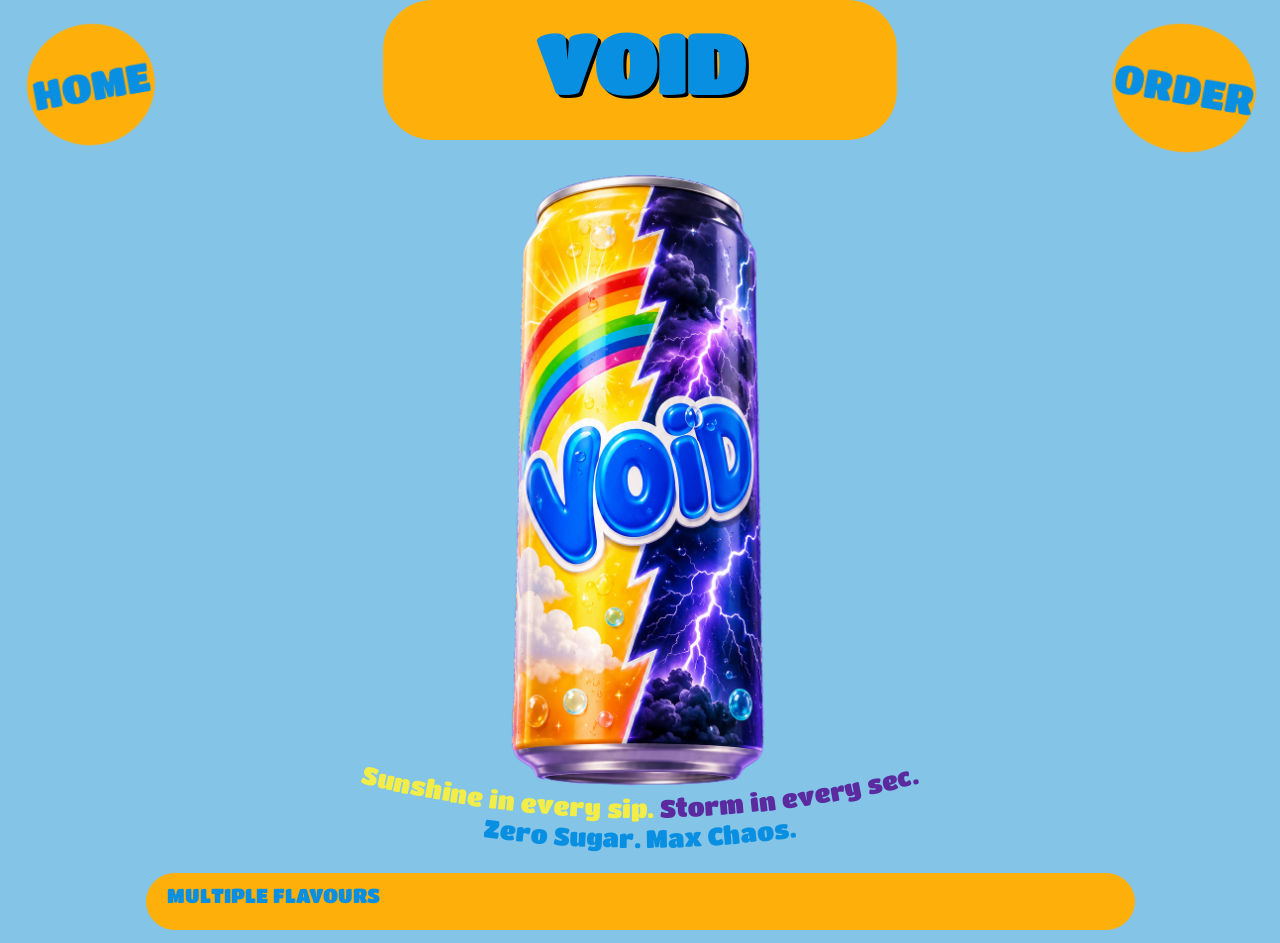
==== index.html @ c8bc7a61 "Initial commit" ====
<!DOCTYPE html>
<html lang="en">
<head>
    <meta charset="UTF-8">
    <meta name="viewport" content="width=device-width, initial-scale=1.0">
    <title>Void Drinks</title>
    <link rel="stylesheet" href="style.css">

    <link rel="preconnect" href="https://fonts.googleapis.com">
    <link rel="preconnect" href="https://fonts.gstatic.com" crossorigin>
    <link href="https://fonts.googleapis.com/css2?family=Titan+One&display=swap" rel="stylesheet">
</head>
<body>
    <header class="site-header">
        <a class="nav-buttonHome" href="#">HOME</a>
        <h1 class="logo-text">VOID</h1>
        <a class="nav-buttonOrder" href="#">ORDER</a>
    </header>

    <main>
        <div class="container">
            <img class="hero-image" src="images/Adobe Express - file.png" alt="VOLT energy drink">
            <svg class="tagline-svg" viewBox="0 0 600 100" width="600" height="100">
                <path id="tagline-curve" d="M 20,20 Q 300,90 580,20" fill="transparent" />
                <text>
                    <textPath href="#tagline-curve" startOffset="50%" text-anchor="middle">
                        <tspan fill="#f2ed48">Sunshine in every sip. </tspan>
                        <tspan fill="#5b2a9e">Storm in every sec.</tspan>
                    </textPath>
                </text>
            </svg>
            <svg class="text" viewBox="0 0 600 100" width="600" height="100">
                <path id="tagline-curve2" d="M 20,20 Q 300,90 580,20" fill="transparent" />
                <text fill="#098fe1">
                    <textPath href="#tagline-curve2" startOffset="50%" text-anchor="middle">
                        Zero Sugar. Max Chaos.
                    </textPath>
                </text>
            </svg>
        </div>
    </main>

    <footer>
        <div>
            <div class="footBox">
                <a class="footText"href="#">MULTIPLE FLAVOURS</a>
            </div>
        </div>
    </footer>
</body>

</html>
---- style.css ----
body{
    background-color: #83c4e7;
    margin:0;
}

.logo-text {
  font-family: 'Titan One', cursive;
  color: #098fe1;
  font-size: 82px;
  text-shadow: 3px 3px black;

  margin: 0;
  position: relative;
  padding-bottom:16px;

  background-color: #ffaf09;
  border: 6px solid #ffaf09;
  border-radius: 50px;
  height: 112px;
  width: 502px;

  display: flex;
  justify-content: center;
  align-items: center;
}

.site-header {
  display: grid;
  grid-template-columns: 1fr auto 1fr;
  align-items: top;
}

.nav-buttonHome {
  font-size: 40px;
  font-family: 'Titan One', sans-serif;

  width: 108px;
  height: 101px;
  background-color: #ffaf09;
  border: 10px solid #ffaf09;
  border-radius: 50%;

  text-decoration: none;
  color: #098fe1;

  display: flex;
  justify-content: center;
  align-items: center;
  justify-self: start;

  margin-left: 1.7rem;
  margin-top: 1.5rem;

  transform: rotate(350deg);

  transition: transform 0.2s ease, box-shadow 0.2s ease;
}
.nav-buttonHome:hover {
    box-shadow: 0 0 10px #fff, 0 0 25px #ffaf09, 0 0 50px #ffaf09;
    transform: scale(1.05) rotate(350deg) translateY(-5px);
}


.nav-buttonOrder{
    font-size:40px;
    font-family: 'Titan One', sans-serif;

    width:124px;
    height:108px;
    background-color:#ffaf09;
    border: 10px solid #ffaf09;
    border-radius: 50%;
    
    text-decoration: none;
    color:#098fe1;

    display: flex;
    justify-content: center;
    align-items: center;
    justify-self: end;

    transform: rotate(10deg);

    margin-right:1.5rem;
    margin-top: 1.5rem;

    transition: transform 0.2s ease, box-shadow 0.2s ease;
}

.nav-buttonOrder:hover {
    box-shadow: 0 0 10px #fff, 0 0 25px #ffaf09, 0 0 50px #ffaf09;
    transform: scale(1.05) rotate(10deg) translateY(-5px);
}

.nav-buttonHome,
.nav-buttonOrder {
  will-change: transform, box-shadow;
}

.container{
    display: flex;
    justify-content: center;
    align-items: center;
    transform: translateY(-50px);
    flex-direction: column;
}

.hero-image{
    width:507px;
    height: 761px;
}

.tagline-svg {
  display: block;
  margin: 0 auto;
  margin-top: -100px;

  font-family: 'Titan One',sans-serif;
  font-size: 25px;
}

.text{
    font-family: 'Titan One', sans-serif;
    font-size:25px;

    display:block;
    margin: 0 auto;
    margin-top: -70px;
}
.footBox {
    background-color: #ffaf09;
    width: 947px;
    height: 35px;

    border: 1px solid #ffaf09;
    border-radius: 40px;
    padding: 10px 20px;

    margin: 0 auto;
    margin-top: -70px;

    display: flex;
    align-items: flex-start;
    justify-content: flex-start;
}

.footText{
    color:#098fe1;
    margin: 0;
    font-family: 'Titan One', sans-serif;
    font-size: 20px;
    
    text-decoration: none;
}

















hr{
    color: aliceblue;
    margin-top: -20px;

    border: none;
    height: 2px;
    background: linear-gradient(
        90deg,
        transparent,
        #ffaf09,
        #098fe1,
        #ffaf09,
        transparent
    );
}
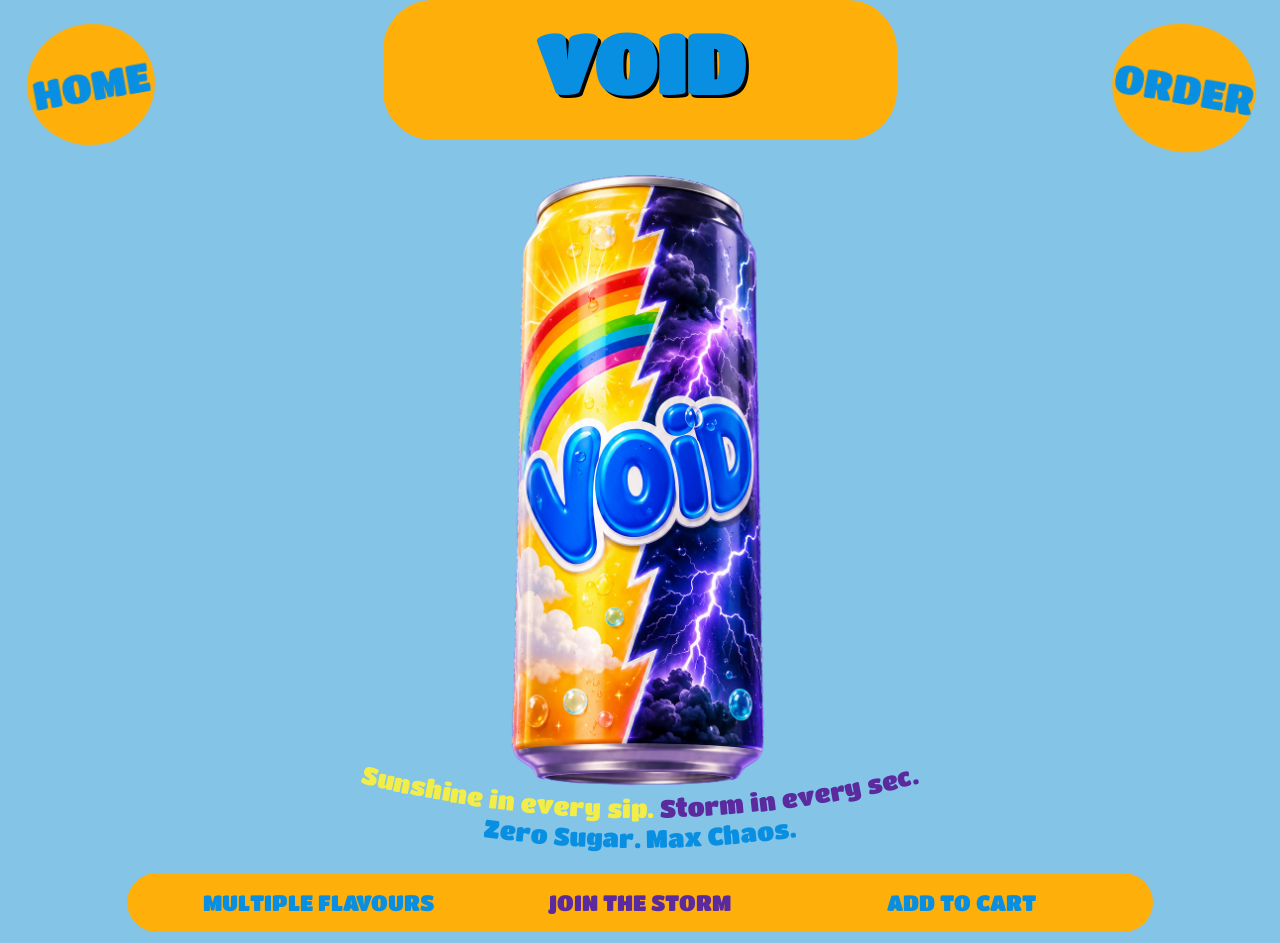
==== commit 98fb60b9: "Commit" ====
--- a/index.html
+++ b/index.html
@@ -43,7 +43,9 @@
     <footer>
         <div>
             <div class="footBox">
-                <a class="footText"href="#">MULTIPLE FLAVOURS</a>
+                <a class="footText" href="#">MULTIPLE FLAVOURS</a>
+                <a class="footAd" href="#">JOIN THE STORM</a>
+                <a class="footText" href="#">ADD TO CART</a>
             </div>
         </div>
     </footer>
--- a/style.css
+++ b/style.css
@@ -129,28 +129,42 @@
 }
 .footBox {
     background-color: #ffaf09;
-    width: 947px;
-    height: 35px;
+    width: 100%;
+    max-width: 964px;
+    height: auto;
 
     border: 1px solid #ffaf09;
     border-radius: 40px;
-    padding: 10px 20px;
+    padding: 10px 30px;
 
     margin: 0 auto;
     margin-top: -70px;
 
     display: flex;
-    align-items: flex-start;
-    justify-content: flex-start;
+    justify-content: space-between;
+    align-items: center;
+    gap: 0;
 }
 
 .footText{
     color:#098fe1;
     margin: 0;
     font-family: 'Titan One', sans-serif;
-    font-size: 20px;
-    
+    font-size: 22px;
+    flex: 1;
+    text-align: center;
+    padding: 6px 0;
     text-decoration: none;
+}
+
+.footAd{
+    color:#5b2a9e;
+    text-decoration: none;
+    text-align: center;
+    font-size: 22px;
+    font-family: 'Titan One', sans-serif;
+    flex: 1;
+    text-align: center;
 }
 
 
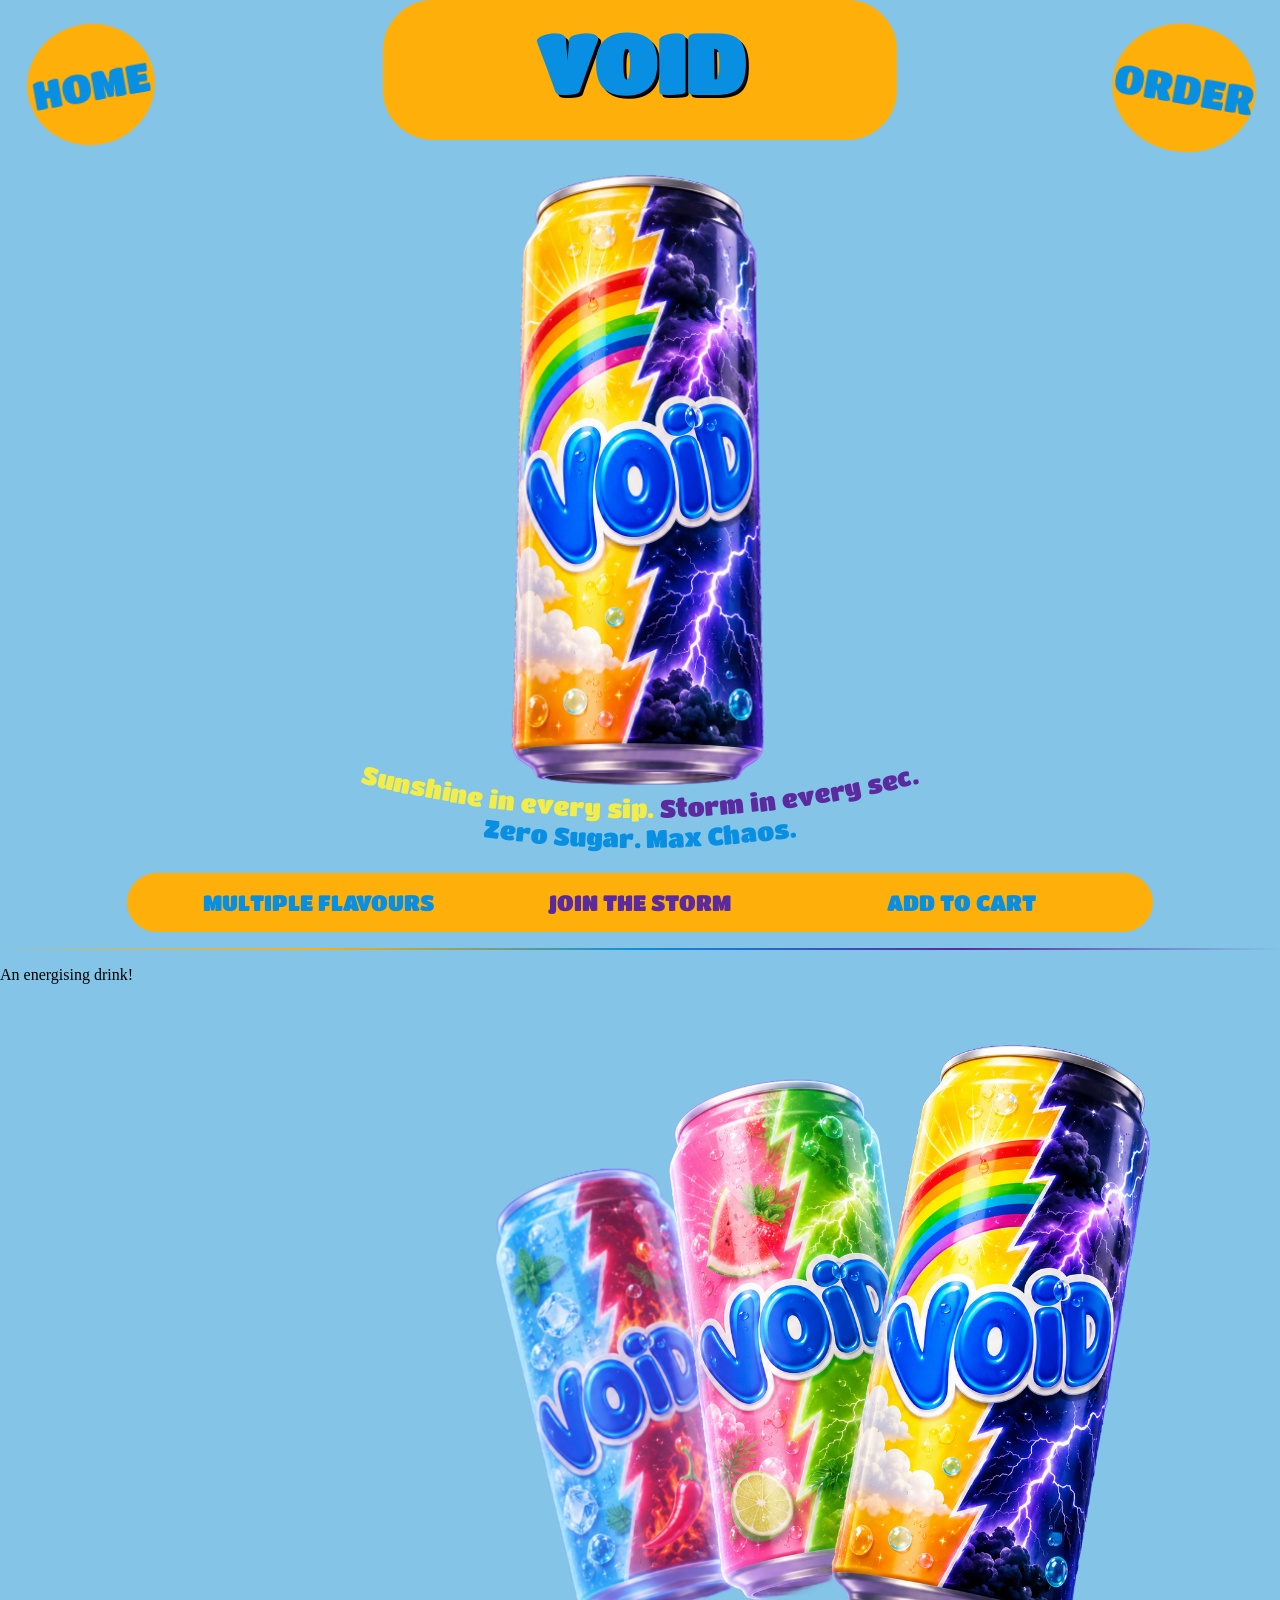
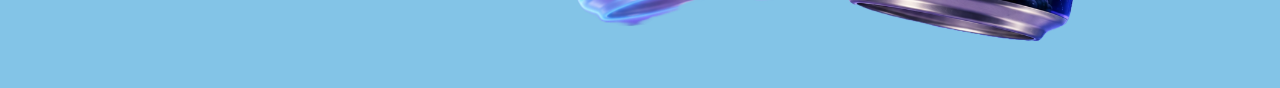
==== commit ca96284e: "Added new stuff" ====
--- a/index.html
+++ b/index.html
@@ -9,6 +9,8 @@
     <link rel="preconnect" href="https://fonts.googleapis.com">
     <link rel="preconnect" href="https://fonts.gstatic.com" crossorigin>
     <link href="https://fonts.googleapis.com/css2?family=Titan+One&display=swap" rel="stylesheet">
+
+    <script src="lightning.js"></script>
 </head>
 <body>
     <header class="site-header">
@@ -40,7 +42,7 @@
         </div>
     </main>
 
-    <footer>
+    <nav>
         <div>
             <div class="footBox">
                 <a class="footText" href="#">MULTIPLE FLAVOURS</a>
@@ -48,7 +50,16 @@
                 <a class="footText" href="#">ADD TO CART</a>
             </div>
         </div>
-    </footer>
+    </nav>
+    <br><br><hr>
+    
+    <section>
+        <p>An energising drink!</p>
+
+    </section>
+    <aside>
+        <img src="images/MultiFlavourVolt.png" alt="Multiple flavours of Volt.">
+    </aside>
 </body>
 
 </html>
--- a/style.css
+++ b/style.css
@@ -169,7 +169,27 @@
 
 
 
-
+aside {
+  position: relative;
+  width: 850px;
+  max-width: 80vw;
+  height: auto;
+  margin: 24px 16px 0 auto;
+}
+
+aside img {
+  width: 100%;
+  height: auto;
+  display: block;
+}
+
+@media (max-width: 900px) {
+  aside {
+    width: 680px;
+    max-width: 100%;
+    margin: 16px auto 0;
+  }
+}
 
 
 
@@ -194,7 +214,7 @@
         transparent,
         #ffaf09,
         #098fe1,
-        #ffaf09,
+        #5b2a9e,
         transparent
     );
 }
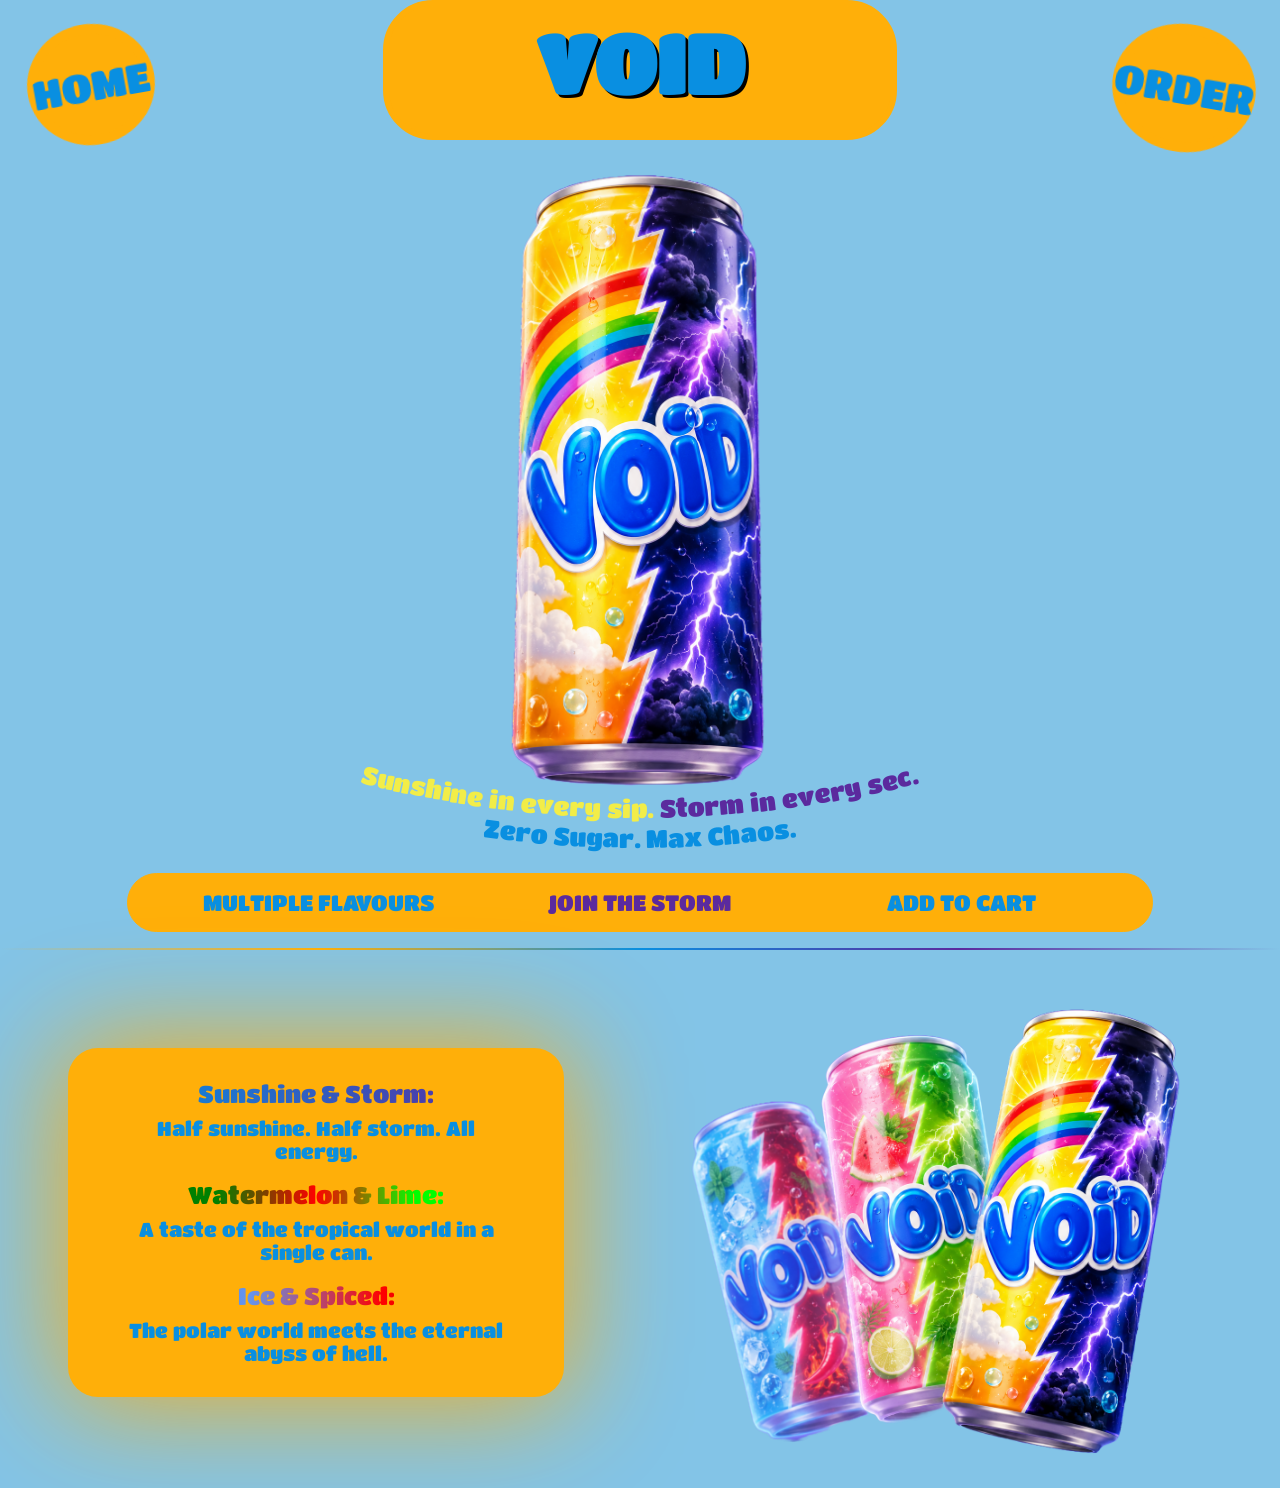
==== commit c8902349: "hotfix" ====
--- a/index.html
+++ b/index.html
@@ -1,5 +1,6 @@
 <!DOCTYPE html>
 <html lang="en">
+
 <head>
     <meta charset="UTF-8">
     <meta name="viewport" content="width=device-width, initial-scale=1.0">
@@ -12,6 +13,7 @@
 
     <script src="lightning.js"></script>
 </head>
+
 <body>
     <header class="site-header">
         <a class="nav-buttonHome" href="#">HOME</a>
@@ -51,15 +53,27 @@
             </div>
         </div>
     </nav>
-    <br><br><hr>
-    
-    <section>
-        <p>An energising drink!</p>
+    <br><br>
+    <hr>
 
-    </section>
-    <aside>
-        <img src="images/MultiFlavourVolt.png" alt="Multiple flavours of Volt.">
-    </aside>
+    <div class="feature-section">
+        <article class="hero-article">
+            <div class="text-box">
+                <p class="text-boxTitle">Sunshine & Storm:</p>
+                <p class="text-boxP">Half sunshine. Half storm. All energy.</p>
+                <br>
+                <p class="text-boxTitle1">Watermelon & Lime:</p>
+                <p class="text-boxP">A taste of the tropical world in a single can.</p>
+                <br>
+                <p class="text-boxTitle2">Ice & Spiced:</p>
+                <p class="text-boxP">The polar world meets the eternal abyss of hell.</p>
+            </div>
+        </article>
+        <aside>
+            <img src="images/MultiFlavourVolt.png" alt="Multiple flavours of Volt.">
+        </aside>
+    </div>
+
 </body>
 
 </html>
--- a/style.css
+++ b/style.css
@@ -1,6 +1,6 @@
-body{
-    background-color: #83c4e7;
-    margin:0;
+body {
+  background-color: #83c4e7;
+  margin: 0;
 }
 
 .logo-text {
@@ -11,7 +11,7 @@
 
   margin: 0;
   position: relative;
-  padding-bottom:16px;
+  padding-bottom: 16px;
 
   background-color: #ffaf09;
   border: 6px solid #ffaf09;
@@ -55,41 +55,42 @@
 
   transition: transform 0.2s ease, box-shadow 0.2s ease;
 }
+
 .nav-buttonHome:hover {
-    box-shadow: 0 0 10px #fff, 0 0 25px #ffaf09, 0 0 50px #ffaf09;
-    transform: scale(1.05) rotate(350deg) translateY(-5px);
-}
-
-
-.nav-buttonOrder{
-    font-size:40px;
-    font-family: 'Titan One', sans-serif;
-
-    width:124px;
-    height:108px;
-    background-color:#ffaf09;
-    border: 10px solid #ffaf09;
-    border-radius: 50%;
-    
-    text-decoration: none;
-    color:#098fe1;
-
-    display: flex;
-    justify-content: center;
-    align-items: center;
-    justify-self: end;
-
-    transform: rotate(10deg);
-
-    margin-right:1.5rem;
-    margin-top: 1.5rem;
-
-    transition: transform 0.2s ease, box-shadow 0.2s ease;
+  box-shadow: 0 0 10px #fff, 0 0 25px #ffaf09, 0 0 50px #ffaf09;
+  transform: scale(1.05) rotate(350deg) translateY(-5px);
+}
+
+
+.nav-buttonOrder {
+  font-size: 40px;
+  font-family: 'Titan One', sans-serif;
+
+  width: 124px;
+  height: 108px;
+  background-color: #ffaf09;
+  border: 10px solid #ffaf09;
+  border-radius: 50%;
+
+  text-decoration: none;
+  color: #098fe1;
+
+  display: flex;
+  justify-content: center;
+  align-items: center;
+  justify-self: end;
+
+  transform: rotate(10deg);
+
+  margin-right: 1.5rem;
+  margin-top: 1.5rem;
+
+  transition: transform 0.2s ease, box-shadow 0.2s ease;
 }
 
 .nav-buttonOrder:hover {
-    box-shadow: 0 0 10px #fff, 0 0 25px #ffaf09, 0 0 50px #ffaf09;
-    transform: scale(1.05) rotate(10deg) translateY(-5px);
+  box-shadow: 0 0 10px #fff, 0 0 25px #ffaf09, 0 0 50px #ffaf09;
+  transform: scale(1.05) rotate(10deg) translateY(-5px);
 }
 
 .nav-buttonHome,
@@ -97,17 +98,17 @@
   will-change: transform, box-shadow;
 }
 
-.container{
-    display: flex;
-    justify-content: center;
-    align-items: center;
-    transform: translateY(-50px);
-    flex-direction: column;
-}
-
-.hero-image{
-    width:507px;
-    height: 761px;
+.container {
+  display: flex;
+  justify-content: center;
+  align-items: center;
+  transform: translateY(-50px);
+  flex-direction: column;
+}
+
+.hero-image {
+  width: 507px;
+  height: 761px;
 }
 
 .tagline-svg {
@@ -115,56 +116,57 @@
   margin: 0 auto;
   margin-top: -100px;
 
-  font-family: 'Titan One',sans-serif;
+  font-family: 'Titan One', sans-serif;
   font-size: 25px;
 }
 
-.text{
-    font-family: 'Titan One', sans-serif;
-    font-size:25px;
-
-    display:block;
-    margin: 0 auto;
-    margin-top: -70px;
-}
+.text {
+  font-family: 'Titan One', sans-serif;
+  font-size: 25px;
+
+  display: block;
+  margin: 0 auto;
+  margin-top: -70px;
+}
+
 .footBox {
-    background-color: #ffaf09;
-    width: 100%;
-    max-width: 964px;
-    height: auto;
-
-    border: 1px solid #ffaf09;
-    border-radius: 40px;
-    padding: 10px 30px;
-
-    margin: 0 auto;
-    margin-top: -70px;
-
-    display: flex;
-    justify-content: space-between;
-    align-items: center;
-    gap: 0;
-}
-
-.footText{
-    color:#098fe1;
-    margin: 0;
-    font-family: 'Titan One', sans-serif;
-    font-size: 22px;
-    flex: 1;
-    text-align: center;
-    padding: 6px 0;
-    text-decoration: none;
-}
-
-.footAd{
-    color:#5b2a9e;
-    text-decoration: none;
-    text-align: center;
-    font-size: 22px;
-    font-family: 'Titan One', sans-serif;
-    flex: 1;
-    text-align: center;
+  background-color: #ffaf09;
+  width: 100%;
+  max-width: 964px;
+  height: auto;
+
+  border: 1px solid #ffaf09;
+  border-radius: 40px;
+  padding: 10px 30px;
+
+  margin: 0 auto;
+  margin-top: -70px;
+
+  display: flex;
+  justify-content: space-between;
+  align-items: center;
+  gap: 0;
+}
+
+.footText {
+  color: #098fe1;
+  margin: 0;
+  font-family: 'Titan One', sans-serif;
+  font-size: 22px;
+  flex: 1;
+  text-align: center;
+  padding: 6px 0;
+  text-decoration: none;
+}
+
+.footAd {
+  color: #5b2a9e;
+  text-decoration: none;
+  text-align: center;
+  font-size: 22px;
+  font-family: 'Titan One', sans-serif;
+  flex: 1;
+  text-align: center;
 }
 
 
@@ -191,30 +193,86 @@
   }
 }
 
-
-
-
-
-
-
-
-
-
-
-
-
-hr{
-    color: aliceblue;
-    margin-top: -20px;
-
-    border: none;
-    height: 2px;
-    background: linear-gradient(
-        90deg,
-        transparent,
-        #ffaf09,
-        #098fe1,
-        #5b2a9e,
-        transparent
-    );
+hr {
+  color: aliceblue;
+  margin-top: -20px;
+
+  border: none;
+  height: 2px;
+  background: linear-gradient(90deg,
+      transparent,
+      #ffaf09,
+      #098fe1,
+      #5b2a9e,
+      transparent);
+}
+
+.feature-section {
+  display: flex;
+  align-items: center;
+}
+
+.hero-article {
+  flex: 1;
+  /* takes up the left half */
+  display: flex;
+  justify-content: center;
+  align-items: center;
+}
+
+aside {
+  flex: 1;
+  /* takes up the right half */
+  position: relative;
+  width: auto;
+  /* remove your old fixed 850px width, let flex handle sizing */
+  max-width: 80vw;
+  margin: 24px 16px 0 0;
+  /* remove margin-left: auto, flex now handles positioning */
+}
+
+.text-box {
+  background-color: #ffaf09;
+  border-radius: 30px;
+  padding: 2rem 3rem;
+  box-shadow: 0 8px 20px rgba(0, 0, 0, 0.2);
+  max-width: 400px;
+  text-align: center;
+  -webkit-box-shadow: 0px 0px 114px 6px rgba(255, 173, 9, 0.9);
+  -moz-box-shadow: 0px 0px 114px 6px rgba(255, 173, 9, 0.9);
+  box-shadow: 0px 0px 114px 6px rgba(255, 173, 9, 0.9);
+}
+
+.text-boxTitle {
+  font-family: 'Titan One', sans-serif;
+  background-image: linear-gradient(to right, #098fe1, #5b2a9e);
+  color: transparent;
+  background-clip: text;
+  font-size: 24px;
+  margin: 0;
+}
+
+.text-boxTitle1 {
+  font-family: 'Titan One', sans-serif;
+  background-image: linear-gradient(to right, green, green, red, lime, lime);
+  color: transparent;
+  background-clip: text;
+  font-size: 24px;
+  margin: 0;
+}
+
+.text-boxTitle2 {
+  font-family: 'Titan One', sans-serif;
+  background-image: linear-gradient(to right, royalblue, cornflowerblue, red, darkred);
+  color: transparent;
+  background-clip: text;
+  font-size: 24px;
+  margin: 0;
+}
+
+.text-boxP {
+  font-family: 'Titan One', sans-serif;
+  font-size: 20px;
+  color: #098fe1;
+  margin: 10px 0 0 0;
 }
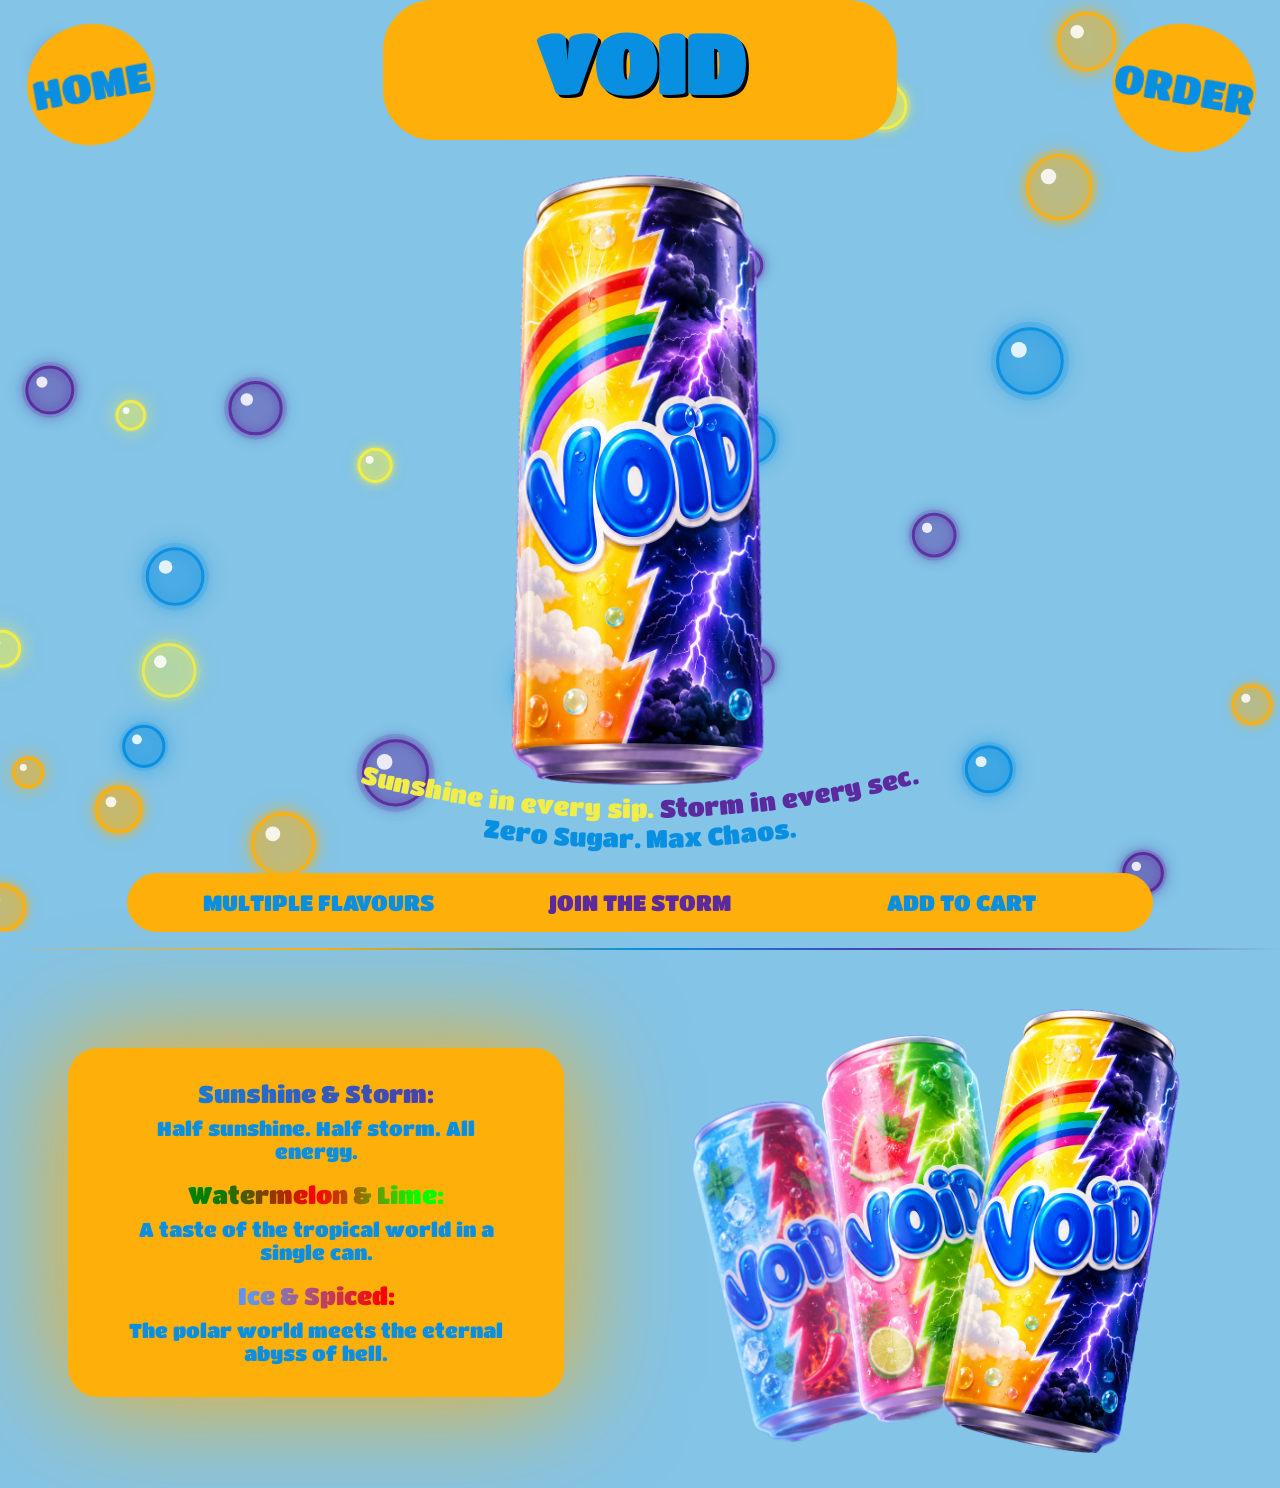
==== commit 3a922922: "Order page" ====
--- a/index.html
+++ b/index.html
@@ -11,48 +11,54 @@
     <link rel="preconnect" href="https://fonts.gstatic.com" crossorigin>
     <link href="https://fonts.googleapis.com/css2?family=Titan+One&display=swap" rel="stylesheet">
 
-    <script src="lightning.js"></script>
+    <script src="bubble.js" defer></script>
+    <script src="transition.js" defer></script>
 </head>
 
 <body>
-    <header class="site-header">
-        <a class="nav-buttonHome" href="#">HOME</a>
-        <h1 class="logo-text">VOID</h1>
-        <a class="nav-buttonOrder" href="#">ORDER</a>
-    </header>
+    <div class="hero-wrapper">
+        <canvas id="bubble-canvas"></canvas>
 
-    <main>
-        <div class="container">
-            <img class="hero-image" src="images/Adobe Express - file.png" alt="VOLT energy drink">
-            <svg class="tagline-svg" viewBox="0 0 600 100" width="600" height="100">
-                <path id="tagline-curve" d="M 20,20 Q 300,90 580,20" fill="transparent" />
-                <text>
-                    <textPath href="#tagline-curve" startOffset="50%" text-anchor="middle">
-                        <tspan fill="#f2ed48">Sunshine in every sip. </tspan>
-                        <tspan fill="#5b2a9e">Storm in every sec.</tspan>
-                    </textPath>
-                </text>
-            </svg>
-            <svg class="text" viewBox="0 0 600 100" width="600" height="100">
-                <path id="tagline-curve2" d="M 20,20 Q 300,90 580,20" fill="transparent" />
-                <text fill="#098fe1">
-                    <textPath href="#tagline-curve2" startOffset="50%" text-anchor="middle">
-                        Zero Sugar. Max Chaos.
-                    </textPath>
-                </text>
-            </svg>
-        </div>
-    </main>
+        <header class="site-header">
+            <a class="nav-buttonHome" href="index.html">HOME</a>
+            <h1 class="logo-text">VOID</h1>
+            <a class="nav-buttonOrder" href="order.html">ORDER</a>
+        </header>
 
-    <nav>
-        <div>
-            <div class="footBox">
-                <a class="footText" href="#">MULTIPLE FLAVOURS</a>
-                <a class="footAd" href="#">JOIN THE STORM</a>
-                <a class="footText" href="#">ADD TO CART</a>
+        <main>
+            <div class="container">
+                <img class="hero-image" src="images/Adobe Express - file.png" alt="VOLT energy drink">
+                <svg class="tagline-svg" viewBox="0 0 600 100" width="600" height="100">
+                    <path id="tagline-curve" d="M 20,20 Q 300,90 580,20" fill="transparent" />
+                    <text>
+                        <textPath href="#tagline-curve" startOffset="50%" text-anchor="middle">
+                            <tspan fill="#f2ed48">Sunshine in every sip. </tspan>
+                            <tspan fill="#5b2a9e">Storm in every sec.</tspan>
+                        </textPath>
+                    </text>
+                </svg>
+                <svg class="text" viewBox="0 0 600 100" width="600" height="100">
+                    <path id="tagline-curve2" d="M 20,20 Q 300,90 580,20" fill="transparent" />
+                    <text fill="#098fe1">
+                        <textPath href="#tagline-curve2" startOffset="50%" text-anchor="middle">
+                            Zero Sugar. Max Chaos.
+                        </textPath>
+                    </text>
+                </svg>
             </div>
-        </div>
-    </nav>
+        </main>
+
+        <nav>
+            <div>
+                <div class="footBox">
+                    <a class="footText" href="#">MULTIPLE FLAVOURS</a>
+                    <a class="footAd" href="#">JOIN THE STORM</a>
+                    <a class="footText" href="#">ADD TO CART</a>
+                </div>
+            </div>
+        </nav>
+    </div>
+
     <br><br>
     <hr>
 
@@ -76,4 +82,4 @@
 
 </body>
 
-</html>+</html>
--- a/style.css
+++ b/style.css
@@ -24,6 +24,33 @@
   align-items: center;
 }
 
+.logo-text2 {
+  font-family: 'Titan One', cursive;
+  color: #098fe1;
+  font-size: 82px;
+  text-shadow: 3px 3px black;
+
+  margin: 0;
+  position: relative;
+  padding-bottom: 16px;
+
+  background-color: #ffaf09;
+  border: 6px solid #ffaf09;
+  border-radius: 0 10px 50px 0;
+  height: auto;
+  width: 424px;
+
+  display: flex;
+  justify-content: center;
+  align-items: center;
+}
+
+.hero-wrapper {
+  position: relative;
+  overflow: hidden;
+  z-index: 0;
+}
+
 .site-header {
   display: grid;
   grid-template-columns: 1fr auto 1fr;
@@ -172,11 +199,13 @@
 
 
 aside {
+  flex: 1;
+  /* takes up the right half */
   position: relative;
-  width: 850px;
+  width: auto;
+  /* let flex handle sizing */
   max-width: 80vw;
-  height: auto;
-  margin: 24px 16px 0 auto;
+  margin: 24px 16px 0 0;
 }
 
 aside img {
@@ -220,22 +249,10 @@
   align-items: center;
 }
 
-aside {
-  flex: 1;
-  /* takes up the right half */
-  position: relative;
-  width: auto;
-  /* remove your old fixed 850px width, let flex handle sizing */
-  max-width: 80vw;
-  margin: 24px 16px 0 0;
-  /* remove margin-left: auto, flex now handles positioning */
-}
-
 .text-box {
   background-color: #ffaf09;
   border-radius: 30px;
   padding: 2rem 3rem;
-  box-shadow: 0 8px 20px rgba(0, 0, 0, 0.2);
   max-width: 400px;
   text-align: center;
   -webkit-box-shadow: 0px 0px 114px 6px rgba(255, 173, 9, 0.9);
@@ -275,4 +292,424 @@
   font-size: 20px;
   color: #098fe1;
   margin: 10px 0 0 0;
-}+}
+
+#bubble-canvas {
+  position: absolute;
+  top: 0;
+  left: 0;
+  width: 100%;
+  height: 100%;
+  z-index: -1;
+  pointer-events: none;
+}
+
+/* =========================================================
+   ORDER PAGE
+   ========================================================= */
+
+.nav-buttonOrder--active {
+  box-shadow: 0 0 10px #fff, 0 0 22px #ffaf09;
+}
+
+.order-hero {
+  min-height: 260px;
+  padding-bottom: 2rem;
+}
+
+.order-title-band {
+  text-align: center;
+  margin-top: 1.5rem;
+}
+
+.order-title {
+  font-family: 'Titan One', cursive;
+  color: #098fe1;
+  text-shadow: 3px 3px black;
+  font-size: 48px;
+  margin: 0;
+  letter-spacing: 1px;
+}
+
+.order-subtitle {
+  font-family: 'Baloo 2', sans-serif;
+  font-weight: 700;
+  color: #5b2a9e;
+  font-size: 18px;
+  margin: 0.5rem 0 0 0;
+}
+
+.order-layout {
+  max-width: 1180px;
+  margin: 0 auto;
+  padding: 1rem 2rem 4rem 2rem;
+
+  display: grid;
+  grid-template-columns: 2fr 1fr;
+  gap: 2rem;
+  align-items: start;
+}
+
+/* ---------- Flavor cards ---------- */
+
+.order-flavors {
+  display: grid;
+  grid-template-columns: repeat(auto-fit, minmax(220px, 1fr));
+  gap: 1.5rem;
+}
+
+.flavor-card {
+  background-color: #fffaf0;
+  border-radius: 26px;
+  padding: 1.25rem;
+  box-shadow: 0 10px 24px rgba(18, 20, 45, 0.18);
+  display: flex;
+  flex-direction: column;
+  align-items: center;
+  text-align: center;
+  transition: transform 0.15s ease;
+}
+
+.flavor-card:hover {
+  transform: translateY(-4px);
+}
+
+@keyframes cardPulse {
+  0% { box-shadow: 0 10px 24px rgba(18, 20, 45, 0.18); }
+  35% { box-shadow: 0 10px 24px rgba(18, 20, 45, 0.18), 0 0 0 6px rgba(255, 175, 9, 0.45); }
+  100% { box-shadow: 0 10px 24px rgba(18, 20, 45, 0.18); }
+}
+
+.flavor-card--pulse {
+  animation: cardPulse 0.5s ease;
+}
+
+.can-visual {
+  position: relative;
+  width: 120px;
+  height: 190px;
+  border-radius: 16px 16px 34px 34px;
+  overflow: hidden;
+  margin-bottom: 1rem;
+  box-shadow: inset 0 0 0 4px rgba(255, 255, 255, 0.5);
+}
+
+.can-visual::before,
+.can-visual::after {
+  content: '';
+  position: absolute;
+  inset: 0;
+}
+
+.can-visual--original::before {
+  background: linear-gradient(160deg, #f2ed48, #ffaf09 70%);
+}
+
+.can-visual--original::after {
+  background: linear-gradient(160deg, #5b2a9e, #1c1240 80%);
+  clip-path: polygon(58% 0%, 68% 18%, 52% 34%, 70% 52%, 50% 70%, 64% 100%, 100% 100%, 100% 0%);
+}
+
+.can-visual--watermelon::before {
+  background: linear-gradient(160deg, #ff8fa3, #ff3d5f 70%);
+}
+
+.can-visual--watermelon::after {
+  background: linear-gradient(160deg, #9ee66b, #2f9e44 80%);
+  clip-path: polygon(58% 0%, 68% 18%, 52% 34%, 70% 52%, 50% 70%, 64% 100%, 100% 100%, 100% 0%);
+}
+
+.can-visual--icefire::before {
+  background: linear-gradient(160deg, #d6f6ff, #098fe1 70%);
+}
+
+.can-visual--icefire::after {
+  background: linear-gradient(160deg, #d7263d, #6c0d17 80%);
+  clip-path: polygon(58% 0%, 68% 18%, 52% 34%, 70% 52%, 50% 70%, 64% 100%, 100% 100%, 100% 0%);
+}
+
+.can-badge {
+  position: absolute;
+  top: 50%;
+  left: 50%;
+  transform: translate(-50%, -50%) rotate(-6deg);
+  font-family: 'Titan One', cursive;
+  font-size: 22px;
+  color: #098fe1;
+  text-shadow:
+    -2px -2px 0 #fff, 2px -2px 0 #fff,
+    -2px 2px 0 #fff, 2px 2px 0 #fff;
+  z-index: 2;
+}
+
+.flavor-name {
+  font-family: 'Titan One', cursive;
+  color: #12142b;
+  font-size: 20px;
+  margin: 0 0 0.4rem 0;
+}
+
+.flavor-tag {
+  font-family: 'Baloo 2', sans-serif;
+  font-weight: 500;
+  color: #5b2a9e;
+  font-size: 14px;
+  margin: 0 0 1rem 0;
+  min-height: 34px;
+}
+
+.flavor-footer {
+  margin-top: auto;
+  display: flex;
+  align-items: center;
+  justify-content: space-between;
+  width: 100%;
+  gap: 0.75rem;
+}
+
+.flavor-price {
+  font-family: 'Baloo 2', sans-serif;
+  font-weight: 800;
+  color: #098fe1;
+  font-size: 18px;
+}
+
+.qty-stepper {
+  display: flex;
+  align-items: center;
+  gap: 0.6rem;
+  background-color: #83c4e7;
+  border-radius: 999px;
+  padding: 0.25rem 0.5rem;
+}
+
+.qty-btn {
+  width: 28px;
+  height: 28px;
+  border-radius: 50%;
+  border: none;
+  background-color: #ffaf09;
+  color: #12142b;
+  font-family: 'Baloo 2', sans-serif;
+  font-weight: 800;
+  font-size: 16px;
+  line-height: 1;
+  cursor: pointer;
+  transition: transform 0.15s ease, box-shadow 0.15s ease;
+}
+
+.qty-btn:hover {
+  transform: scale(1.1);
+  box-shadow: 0 0 8px #ffaf09;
+}
+
+.qty-btn:active {
+  transform: scale(0.95);
+}
+
+.qty-value {
+  font-family: 'Baloo 2', sans-serif;
+  font-weight: 700;
+  color: #12142b;
+  min-width: 1.2rem;
+  text-align: center;
+}
+
+/* ---------- Storm Tracker (cart) ---------- */
+
+.storm-tracker {
+  position: sticky;
+  top: 1.5rem;
+  background-color: #12142b;
+  border-radius: 26px;
+  padding: 1.75rem;
+  color: #fff;
+  box-shadow: 0 12px 30px rgba(18, 20, 45, 0.35);
+}
+
+.tracker-heading {
+  font-family: 'Titan One', cursive;
+  font-size: 22px;
+  color: #f2ed48;
+  margin: 0 0 1rem 0;
+  letter-spacing: 1px;
+}
+
+.tracker-meter {
+  width: 100%;
+  height: 10px;
+  background-color: rgba(255, 255, 255, 0.12);
+  border-radius: 999px;
+  overflow: hidden;
+  margin-bottom: 1.25rem;
+}
+
+.tracker-meter-fill {
+  height: 100%;
+  width: 0%;
+  background: linear-gradient(90deg, #098fe1, #f2ed48, #ffaf09);
+  border-radius: 999px;
+  transition: width 0.3s ease;
+}
+
+.tracker-list {
+  list-style: none;
+  margin: 0 0 1rem 0;
+  padding: 0;
+  display: flex;
+  flex-direction: column;
+  gap: 0.6rem;
+  min-height: 32px;
+}
+
+.tracker-empty {
+  font-family: 'Baloo 2', sans-serif;
+  font-size: 14px;
+  color: rgba(255, 255, 255, 0.6);
+  line-height: 1.4;
+}
+
+.tracker-line {
+  display: flex;
+  justify-content: space-between;
+  align-items: baseline;
+  font-family: 'Baloo 2', sans-serif;
+  font-size: 15px;
+  border-bottom: 1px dashed rgba(255, 255, 255, 0.15);
+  padding-bottom: 0.4rem;
+}
+
+.tracker-line-qty {
+  color: rgba(255, 255, 255, 0.55);
+  font-size: 13px;
+}
+
+.tracker-line-price {
+  font-weight: 700;
+  color: #f2ed48;
+}
+
+.tracker-total-row {
+  display: flex;
+  justify-content: space-between;
+  align-items: center;
+  font-family: 'Baloo 2', sans-serif;
+  font-weight: 800;
+  font-size: 18px;
+  border-top: 2px solid rgba(255, 255, 255, 0.15);
+  padding-top: 1rem;
+  margin-bottom: 1.25rem;
+}
+
+.charge-button {
+  width: 100%;
+  padding: 0.9rem 1rem;
+  border: none;
+  border-radius: 999px;
+  background-color: #ffaf09;
+  color: #12142b;
+  font-family: 'Titan One', cursive;
+  font-size: 16px;
+  cursor: pointer;
+  transition: transform 0.15s ease, box-shadow 0.15s ease, background-color 0.2s ease;
+}
+
+.charge-button:not(:disabled):hover {
+  transform: translateY(-2px);
+  box-shadow: 0 0 18px rgba(255, 175, 9, 0.7);
+}
+
+.charge-button:disabled {
+  background-color: #4a4d63;
+  color: rgba(255, 255, 255, 0.5);
+  cursor: not-allowed;
+}
+
+.charge-button--done {
+  background-color: #7ed957;
+  color: #12142b;
+}
+
+.order-footer {
+  text-align: center;
+  padding: 1.5rem 1rem 3rem 1rem;
+}
+
+.order-footer p {
+  font-family: 'Baloo 2', sans-serif;
+  color: #5b2a9e;
+  font-size: 14px;
+  margin: 0;
+}
+
+@media (max-width: 860px) {
+  .order-layout {
+    grid-template-columns: 1fr;
+  }
+
+  .storm-tracker {
+    position: static;
+  }
+}
+
+/* =========================================================
+   PAGE SWING TRANSITION
+   ========================================================= */
+
+html {
+  background-color: #83c4e7;
+  overflow-x: hidden;
+}
+
+body {
+  transform-origin: top center;
+}
+
+.page-swing-in {
+  animation: swingIn 0.7s cubic-bezier(0.34, 1.56, 0.64, 1) both;
+}
+
+.page-swing-out {
+  animation: swingOut 0.45s cubic-bezier(0.55, 0, 0.85, 0.4) both;
+}
+
+@keyframes swingIn {
+  0% {
+    transform: rotate(-9deg) translateY(-24px);
+    opacity: 0;
+  }
+
+  55% {
+    transform: rotate(3deg) translateY(0);
+    opacity: 1;
+  }
+
+  78% {
+    transform: rotate(-1.5deg);
+  }
+
+  100% {
+    transform: rotate(0deg);
+    opacity: 1;
+  }
+}
+
+@keyframes swingOut {
+  0% {
+    transform: rotate(0deg);
+    opacity: 1;
+  }
+
+  100% {
+    transform: rotate(9deg) translateY(-28px);
+    opacity: 0;
+  }
+}
+
+@media (prefers-reduced-motion: reduce) {
+
+  .page-swing-in,
+  .page-swing-out {
+    animation: none;
+  }
+}
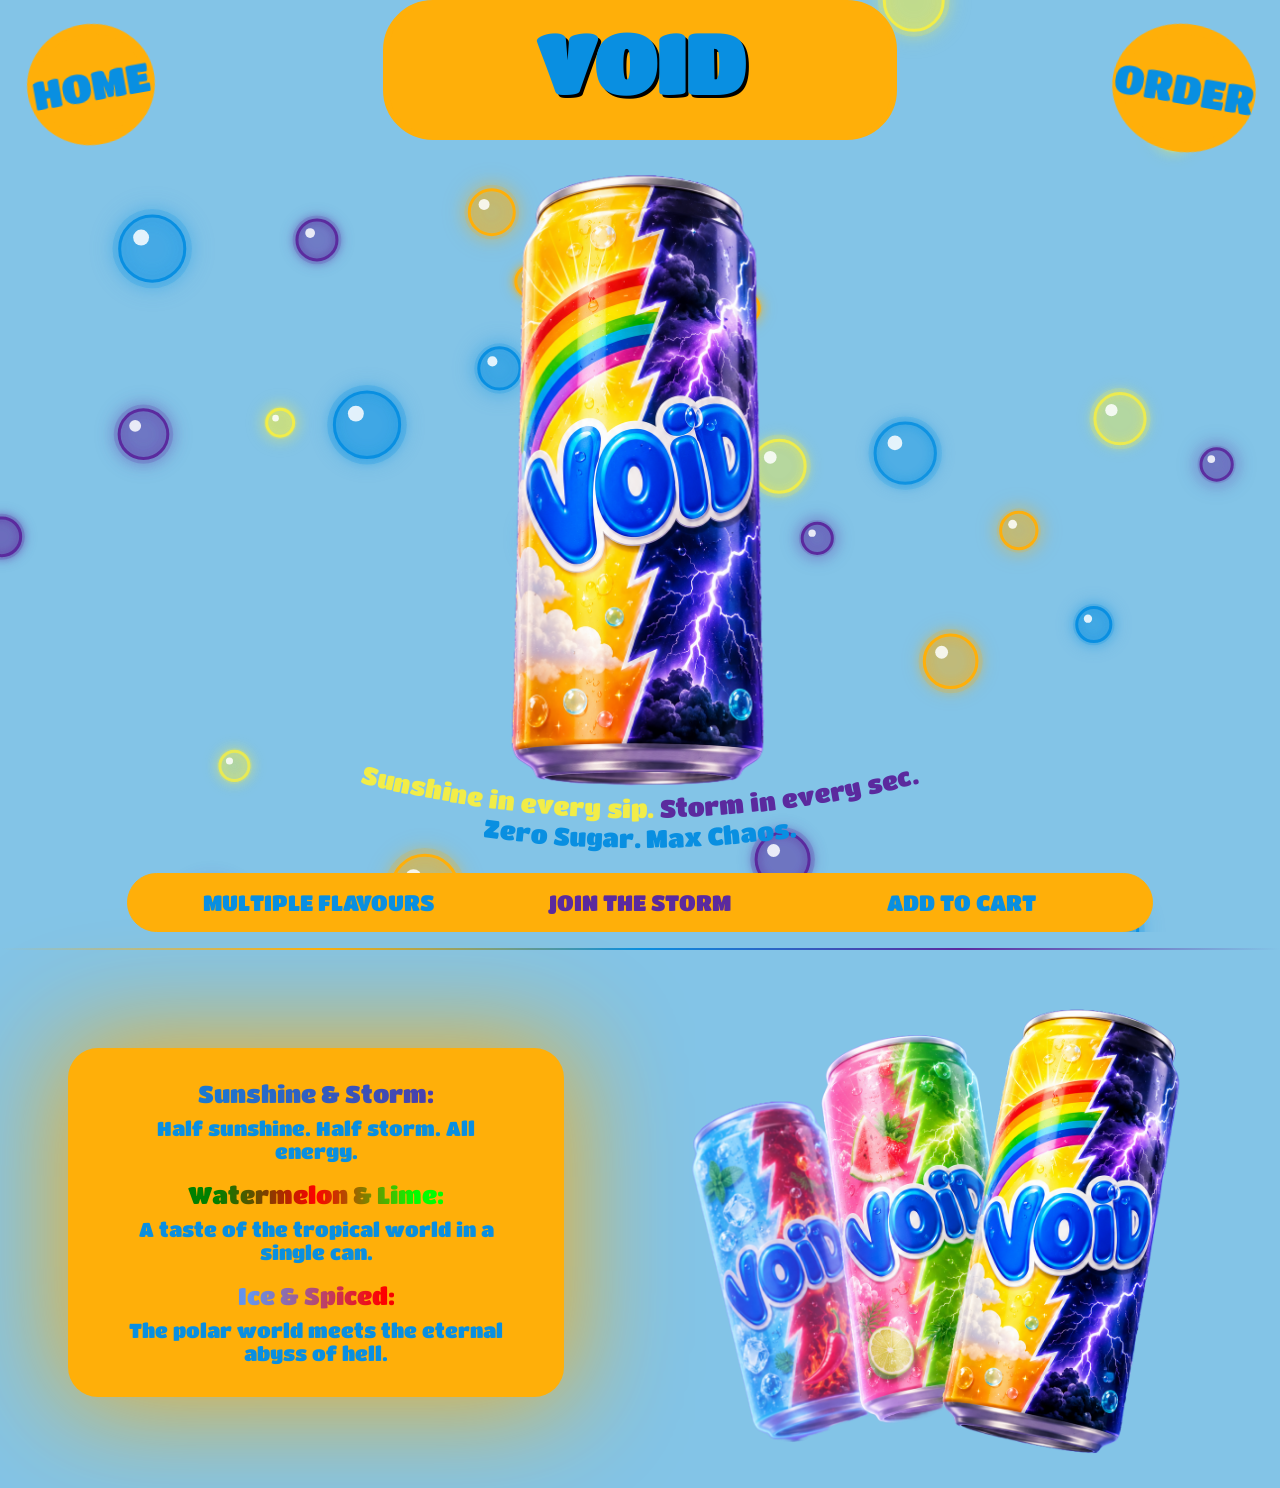
==== commit ee8edb93: "Void favicon" ====
--- a/index.html
+++ b/index.html
@@ -7,12 +7,15 @@
     <title>Void Drinks</title>
     <link rel="stylesheet" href="style.css">
 
+    <link rel="icon" href="images/VoidIcon.png">
+
     <link rel="preconnect" href="https://fonts.googleapis.com">
     <link rel="preconnect" href="https://fonts.gstatic.com" crossorigin>
     <link href="https://fonts.googleapis.com/css2?family=Titan+One&display=swap" rel="stylesheet">
 
     <script src="bubble.js" defer></script>
     <script src="transition.js" defer></script>
+    
 </head>
 
 <body>
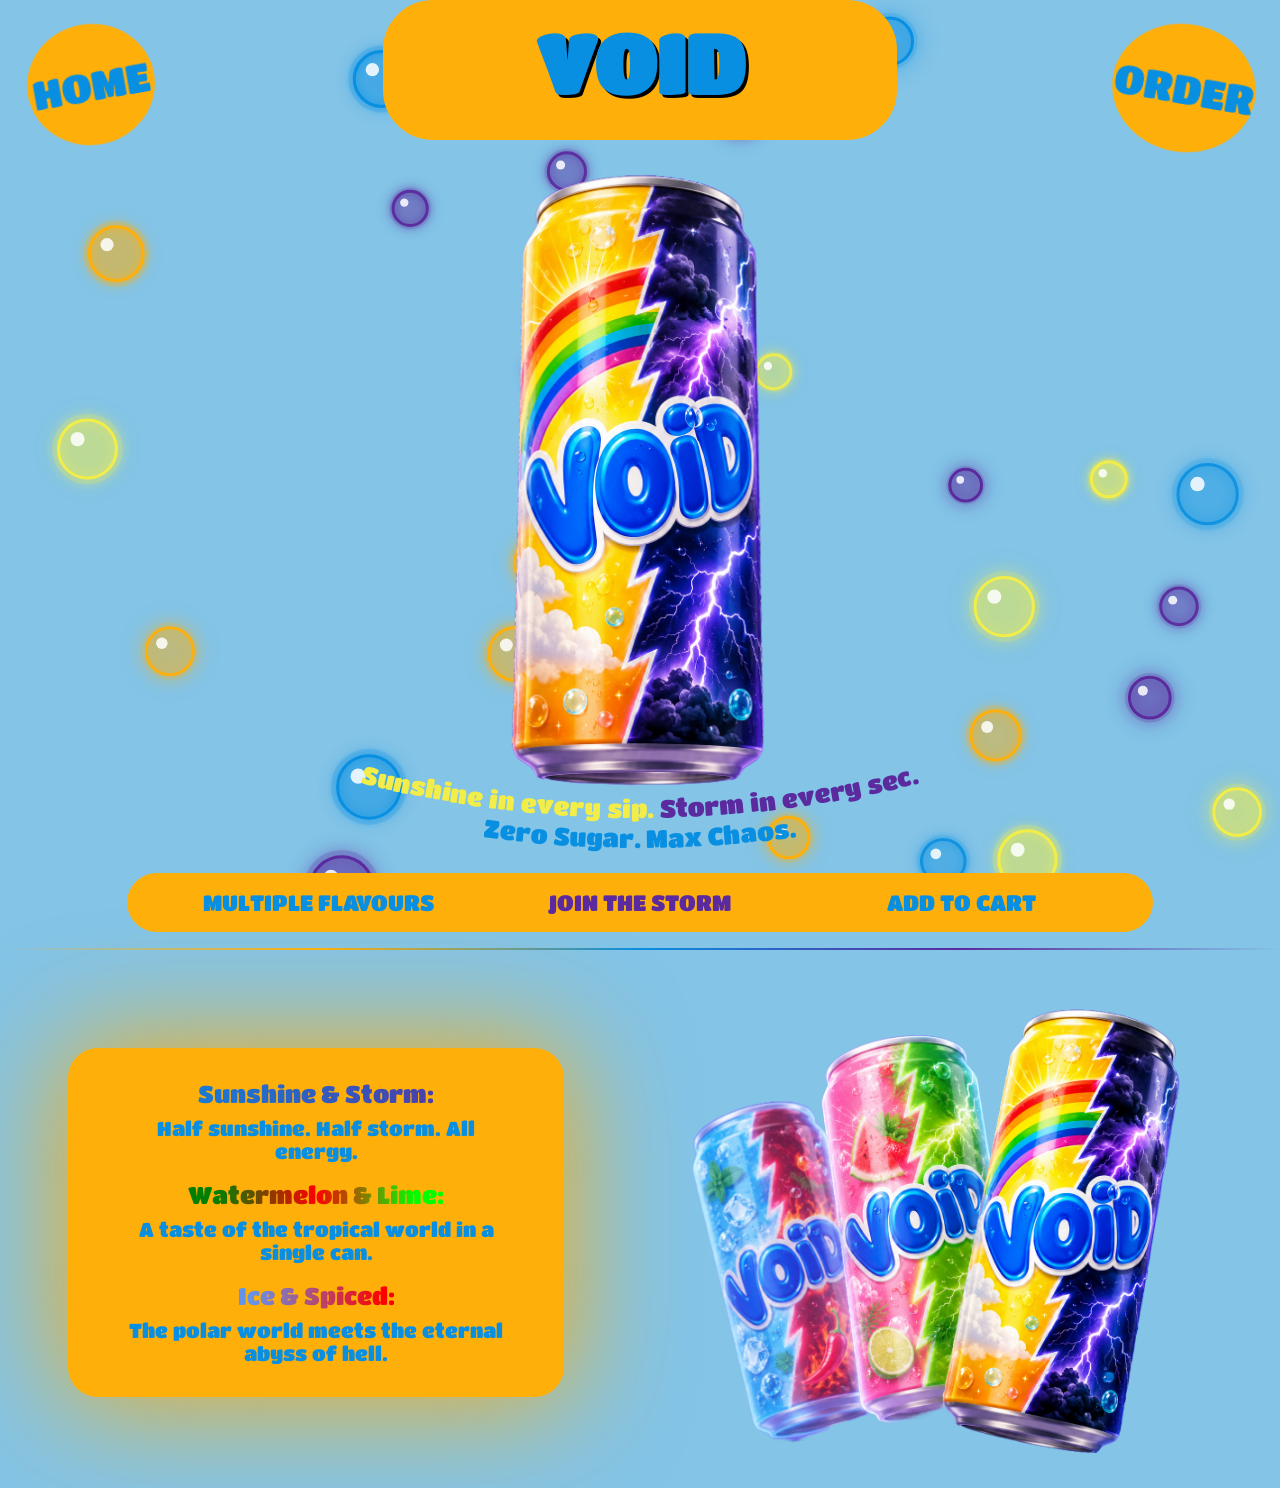
==== commit e07eefcd: "Fixed redirects and added smooth scroll down to multiple flavours section" ====
--- a/index.html
+++ b/index.html
@@ -54,9 +54,9 @@
         <nav>
             <div>
                 <div class="footBox">
-                    <a class="footText" href="#">MULTIPLE FLAVOURS</a>
-                    <a class="footAd" href="#">JOIN THE STORM</a>
-                    <a class="footText" href="#">ADD TO CART</a>
+                    <a class="footText" href="#Multiple">MULTIPLE FLAVOURS</a>
+                    <a class="footAd" href="order.html">JOIN THE STORM</a>
+                    <a class="footText" href="order.html">ADD TO CART</a>
                 </div>
             </div>
         </nav>
@@ -66,7 +66,7 @@
     <hr>
 
     <div class="feature-section">
-        <article class="hero-article">
+        <article id="Multiple" class="hero-article">
             <div class="text-box">
                 <p class="text-boxTitle">Sunshine & Storm:</p>
                 <p class="text-boxP">Half sunshine. Half storm. All energy.</p>
@@ -85,4 +85,4 @@
 
 </body>
 
-</html>
+</html>
--- a/style.css
+++ b/style.css
@@ -1,3 +1,7 @@
+html {
+  scroll-behavior: smooth;
+}
+
 body {
   background-color: #83c4e7;
   margin: 0;
